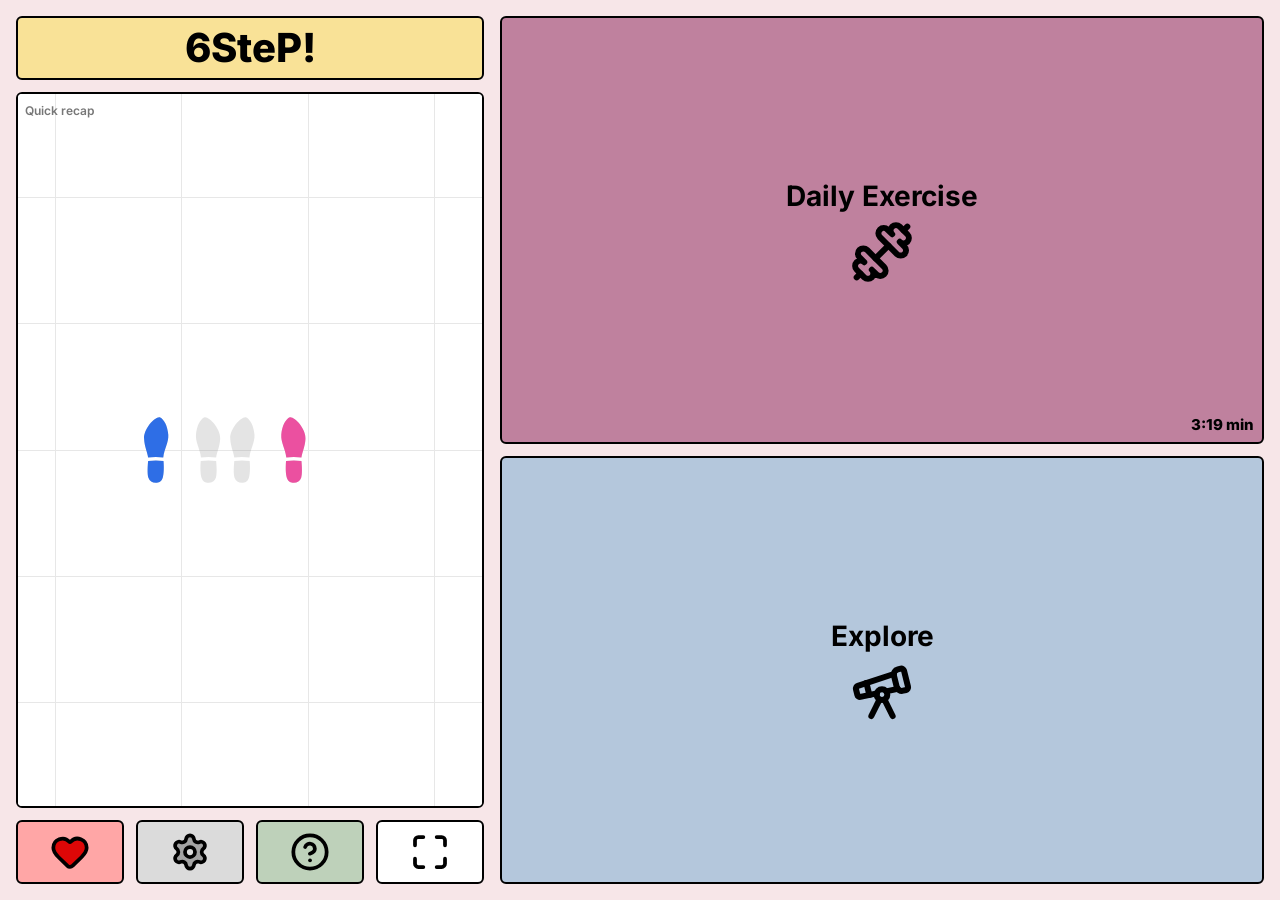
==== index.html @ 650c0dd6 "The web front of build 70 4041b486d209d6371dc285b4a1abe028eff57c90" ====
<!doctype html>
<html lang="en">
<head>
  <meta charset="utf-8">
  <meta name="viewport" content="width=device-width, initial-scale=1, viewport-fit=cover, user-scalable=no">
  <meta name="theme-color" content="#F7E6E8">
  <!-- the page's text follows the phone's font-size setting, as an Android app's does (style.css: --sp) -->
  <meta name="text-scale" content="scale">
  <!-- the page asks Google for the voice's clips (Sound.kt: the voice) without saying which page asks: a request that
       names another site is believed to be refused there -->
  <meta name="referrer" content="no-referrer">
  <title>6SteP</title>
  <!-- put on a phone's home screen, the page opens like an app: full screen and, on Android, sideways -->
  <link rel="manifest" href="manifest.webmanifest">
  <link rel="icon" href="icon-192.png">
  <link rel="apple-touch-icon" href="icon-180.png">
  <meta name="mobile-web-app-capable" content="yes">
  <meta name="apple-mobile-web-app-capable" content="yes">
  <meta name="apple-mobile-web-app-title" content="6SteP">
  <!-- the number after "v=" is the build's (web/build.gradle.kts puts it there): a new build has new addresses for
       its styles and its code, so that a browser never shows a new page with old code it had kept, or the other way
       round -->
  <link rel="stylesheet" href="style.css?v=70">
</head>
<body>
  <div id="app"><div class="boot">6SteP!</div></div>
  <script src="sixstep.js?v=70"></script>
</body>
</html>
---- style.css ----
/* The web front's look: the Android app's own, screen by screen (the user's layout draft: flat pastel boxes with black
   outlines). Each screen follows the app's layout file; a dp there is a px here.
   Text sits where Android puts it. A line of Inter is 1.21 times its size there (the font's ascent and descent), and
   an Android text box has the font's own padding on top of that: 0.137 of the size above its first line (Inter's
   tallest glyph reaches 1.106 above the baseline, its ascent is 0.969), nothing below its last. Hence "line-height:
   1.21; padding-top: 0.137em" on every text that is a text box of the app (--pad). A browser puts a line's glyphs a
   whole px up or down inside its line box (Chrome rounds half the difference down), so a word can still sit a px off;
   where the user's picture of the Android launcher showed that (the title, the "Quick recap" label), the numbers
   here were set by measuring against that picture (2026-11-21, tools: a browser at 831 x 387 px, 2.625 screen pixels
   per px, text size 1.1: every edge and every word within 4 px of the 2400 x 1080 picture). */
@font-face { font-family: "Inter"; font-weight: 400; src: url("font/inter_regular.ttf") format("truetype"); font-display: block; }
@font-face { font-family: "Inter"; font-weight: 600; src: url("font/inter_semibold.ttf") format("truetype"); font-display: block; }
@font-face { font-family: "Inter"; font-weight: 700; src: url("font/inter_bold.ttf") format("truetype"); font-display: block; }
@font-face { font-family: "Inter"; font-weight: 800; src: url("font/inter_extrabold.ttf") format("truetype"); font-display: block; }

:root {
  --launcher: #F7E6E8; --page: #F7D1D5; --title: #F9E297; --daily: #BF819E; --explore: #B4C7DC; --heart: #FFA6A6;
  --gear: #DBDBDB; --help: #BED1BA; --bar: #D3D3D3; --row: #F7C1C7; --row-edge: rgba(97, 86, 86, 0.46); --version: #E6AEB5;
  --heart-box: #F8BEC2; --primary: #2E6EE6;
}
* { box-sizing: border-box; -webkit-tap-highlight-color: transparent; }
html, body { margin: 0; height: 100%; background: var(--launcher); color: #000; font-family: "Inter", system-ui, sans-serif; font-weight: 600;
  overscroll-behavior: none; overflow: hidden; }
/* The whole page is this one box. It fills the screen; where the phone shows the page the other way round than the
   screen shown wants it, the box lies turned a quarter (Display in Platform.kt sets its size then, and the class
   "turned" or "turned-back"). --aw and --ah are a hundredth of the box's width and height; --safe-l, -r, -t and -b the
   room a notch needs at the box's own left, right, top and bottom. */
:root { --aw: 1vw; --ah: 1vh; --safe-l: env(safe-area-inset-left, 0px); --safe-r: env(safe-area-inset-right, 0px);
  --safe-t: env(safe-area-inset-top, 0px); --safe-b: env(safe-area-inset-bottom, 0px); }
/* --sp: what an "sp" of the app's layouts is in px. An Android app's text follows the phone's font-size setting (on
   the user's phone it makes all the app's text a tenth larger), and so does the page's, wherever the browser tells
   a page that setting (index.html asks for it with the "text-scale" meta tag); elsewhere it is 1. Every text size in
   this file is multiplied by it; the sizes of boxes and icons are not, as in the app. */
:root { --sp: env(preferred-text-scale, 1); --pad: 0.137em; }
:root.turned { --safe-l: env(safe-area-inset-top, 0px); --safe-r: env(safe-area-inset-bottom, 0px);
  --safe-t: env(safe-area-inset-right, 0px); --safe-b: env(safe-area-inset-left, 0px); }
:root.turned-back { --safe-l: env(safe-area-inset-bottom, 0px); --safe-r: env(safe-area-inset-top, 0px);
  --safe-t: env(safe-area-inset-left, 0px); --safe-b: env(safe-area-inset-right, 0px); }
#app { position: fixed; left: 0; top: 0; width: 100%; height: 100%; overflow: hidden; }
.turned #app { transform-origin: top left; transform: rotate(90deg) translateY(-100%); }
.turned-back #app { transform-origin: top left; transform: rotate(-90deg) translateX(-100%); }
button { font: inherit; color: inherit; cursor: pointer; }
[hidden] { display: none !important; }
.boot { height: 100%; display: flex; align-items: center; justify-content: center; font-weight: 800; font-size: calc(40px * var(--sp)); }
/* a box: a fill, a black outline, slightly rounded corners (the app's Ui.box) */
.box { border: 2.5px solid #000; border-radius: 6px; }
.press { transition: filter 0.1s; } .press:active { filter: brightness(0.8); }
/* a raised box, something to press: a black outline over a solid black shadow down and to the right (Ui.raised) */
.raised { background: var(--version); border: 2px solid #000; border-radius: 12px; box-shadow: 3px 3px 0 #000; }
/* a small square button with an icon: the dance floor's bar, and the page's own back buttons */
.iconbtn { flex: 0 0 auto; width: 48px; height: 48px; display: inline-flex; align-items: center; justify-content: center; padding: 0; background: transparent; border: 2.5px solid #000; border-radius: 11px; }
.iconbtn img { width: 28px; height: 28px; }

/* ---- the launcher (activity_main.xml) */
.launcher { position: relative; height: 100%; background: var(--launcher); display: flex; padding: 16px; padding-left: calc(16px + var(--safe-l)); padding-right: calc(16px + var(--safe-r)); }
.launcher .side { flex: 38 1 0; min-width: 0; display: flex; flex-direction: column; }
.launcher .logo { flex: 0 0 64px; background: var(--title); font-weight: 800; font-size: calc(40px * var(--sp)); line-height: 1.25; display: flex; align-items: center; justify-content: center; }
.launcher .snippet { flex: 1 1 0; min-height: 0; margin-top: 12px; background: #fff; position: relative; overflow: hidden; }
.launcher .snippet canvas { position: absolute; left: 0; top: 0; width: 100%; height: 100%; display: block; }
.launcher .snippet .cap { position: absolute; left: 6.7px; top: 8px; font-weight: 600; font-size: calc(12px * var(--sp)); line-height: 1.21; padding-top: var(--pad); color: #777; }
.launcher .helppanel { position: absolute; left: 0; top: 0; width: 100%; height: 100%; padding: 4.5px; display: flex; flex-direction: column; gap: 8px; }
.launcher .helpbox { flex: 1 1 0; min-height: 0; padding: 0 12px; display: flex; align-items: center; justify-content: center; text-align: center; font-weight: 600; line-height: 1.21; overflow: hidden; }
.launcher .helpbox > div { padding-top: var(--pad); }
.launcher .small { flex: 0 0 64px; margin-top: 12px; display: flex; gap: 12px; }
.launcher .small button { flex: 1 1 0; min-width: 0; display: flex; align-items: center; justify-content: center; padding: 0; }
.launcher .small img { width: 40px; height: 40px; }
.launcher .tiles { flex: 62 1 0; min-width: 0; margin-left: 16px; display: flex; flex-direction: column; gap: 12px; }
.launcher .tile { position: relative; flex: 1 1 0; min-height: 0; display: flex; align-items: center; justify-content: center; padding: 0; }
.launcher .tile .mid { display: flex; flex-direction: column; align-items: center; }
.launcher .tile .name { font-weight: 700; font-size: calc(28px * var(--sp)); line-height: 1.21; padding-top: var(--pad); white-space: nowrap; }
.launcher .tile img { width: 64px; height: 64px; margin-top: 6px; }
.launcher .tile .time { position: absolute; right: 7.7px; bottom: 7.7px; font-weight: 800; font-size: calc(15px * var(--sp)); line-height: 1.21; padding-top: var(--pad); }
.launcher .arrows { position: absolute; left: 0; top: 0; width: 100%; height: 100%; pointer-events: none; fill: #003869; overflow: visible; }
/* a tall window on a computer: the same boxes, one under the other */
.upright .launcher { flex-direction: column; overflow-y: auto; }
.upright .launcher .side { flex: 0 0 auto; }
.upright .launcher .snippet { flex: 0 0 190px; }
.upright .launcher .tiles { flex: 1 0 auto; margin: 16px 0 0 0; }
.upright .launcher .tile { min-height: 160px; }

/* ---- explore (activity_explore.xml, explore_header.xml, explore_row.xml) */
.explore { position: relative; height: 100%; background: var(--page); }
.explore .list { height: 100%; overflow-y: auto; -webkit-overflow-scrolling: touch; scrollbar-width: none; padding: 0 18px 24px 16px; padding-left: calc(16px + var(--safe-l)); padding-right: calc(18px + var(--safe-r)); }
.explore .list::-webkit-scrollbar { display: none; }
.explore .thumb { position: absolute; right: var(--safe-r); top: 0; width: 6px; height: 40px; border-radius: 3px; background: #A0787A; pointer-events: none; }
.gline { display: flex; align-items: center; }
.gline .space { flex: 1 1 auto; }
.ghead { display: flex; align-items: center; background: none; border: 0; padding: 16px 12px 10px 0; font-weight: 800; font-size: calc(30px * var(--sp)); line-height: 1.21; text-align: left; white-space: nowrap; }
.ghead > span:first-child { padding-top: var(--pad); }
.ghead .tri { flex: 0 0 auto; width: 22px; height: 22px; margin-left: 12px; background: #000; clip-path: polygon(12.5% 20.8%, 87.5% 20.8%, 50% 83.3%); }
.group.folded .ghead .tri { transform: rotate(90deg); }
.group.folded > .rows { display: none; }
.row { display: flex; height: 92px; margin: 0 0 12px 20px; }
.row .name { flex: 1 1 0; min-width: 0; background: var(--row); border: 1px solid var(--row-edge); border-radius: 10px 0 0 10px; padding: 0 16px 0 20px; display: flex; align-items: center; cursor: pointer; }
.row .col { flex: 1 1 0; min-width: 0; }
.row .t { font-weight: 600; font-size: calc(20px * var(--sp)); line-height: 1.21; padding-top: var(--pad); white-space: nowrap; overflow: hidden; text-overflow: ellipsis; }
.row .f { margin-top: 4px; font-weight: 600; font-size: calc(13px * var(--sp)); line-height: 1.21; padding-top: var(--pad); color: #5C4448; white-space: nowrap; overflow: hidden; text-overflow: ellipsis; }
.row .pills { display: flex; gap: 6px; margin-top: 7px; }
.pill { flex: 0 0 auto; display: flex; align-items: center; min-height: 44px; padding: 0 12px 0 11px; border: 1.5px solid #000; border-radius: 22px; background: transparent; color: #000; font-weight: 800; font-size: calc(12px * var(--sp)); line-height: 1.15; text-align: left; white-space: nowrap; }
.pill > span { padding-top: var(--pad); }
.pill small { display: block; font-size: calc(10.5px * var(--sp)); font-weight: 800; }
.pill img { display: none; width: 14px; height: 14px; margin-right: 5px; filter: invert(1); }
.pill.on { background: #000; color: #fff; }
.pill.on img { display: block; }
.row .chip { position: relative; flex: 0 0 auto; margin-left: 12px; }
.chipbox { display: flex; align-items: center; height: 52px; margin: 10px 13px 3px 0; padding: 0 12px 0 14px; font-weight: 800; font-size: calc(12px * var(--sp)); line-height: 1.15; text-align: left; white-space: pre; }
.chipbox > span { padding-top: var(--pad); }
.chipbox img { width: 18px; height: 18px; margin-left: 10px; }
.chip .count { position: absolute; top: 0; right: 0; min-width: 22px; height: 22px; padding: 0 6px; border-radius: 11px; background: #000; color: #fff; font-weight: 800; font-size: calc(11px * var(--sp)); display: flex; align-items: center; justify-content: center; }
.verlist { position: absolute; top: calc(100% + 6px); right: 14px; width: 296px; padding: 6px; background: #fff; border-radius: 14px; box-shadow: 4px 4px 0 #000; z-index: 6; display: flex; flex-direction: column; gap: 4px; }
.verlist button { min-height: 48px; padding: 0 14px; border: 0; border-radius: 9px; background: #fff; font-weight: 600; font-size: calc(14px * var(--sp)); text-align: left; }
.verlist button.on { background: var(--version); font-weight: 800; }
.row .pics { flex: 0 1 300px; min-width: 150px; position: relative; background: #fff; overflow: hidden; }
.row .pics canvas { position: absolute; left: 0; top: 0; width: 100%; height: 100%; display: block; touch-action: pan-y; }
.turned .row .pics canvas { touch-action: pan-x; }   /* the list scrolls along the screen's width when the page lies turned */

/* ---- settings (activity_settings.xml; the switches as Android's own) */
.settings { height: 100%; overflow-y: auto; -webkit-overflow-scrolling: touch; background: var(--launcher); padding: 16px 24px 24px 24px; padding-left: calc(24px + var(--safe-l)); padding-right: calc(24px + var(--safe-r)); }
.settings .head { display: flex; align-items: center; }
.settings h1 { flex: 1 1 auto; margin: 0; font-weight: 800; font-size: calc(30px * var(--sp)); line-height: 1.21; padding-top: var(--pad); }
.setting { display: flex; align-items: center; width: 100%; min-height: 56px; margin-top: 10px; padding: 4px 16px; background: #fff; text-align: left; font-weight: 600; font-size: calc(16px * var(--sp)); line-height: 1.21; }
.settings .head + .setting { margin-top: 12px; }
.settings .head + .setting + .setting { margin-top: 18px; }   /* the first switch is not about sound: the sound switches stand a little apart from it */
.setting .label { flex: 1 1 auto; padding: var(--pad) 16px 0 0; }
.setting .sw { flex: 0 0 auto; position: relative; width: 52px; height: 32px; border-radius: 16px; border: 2px solid #79747E; background: #E6E0E9; }
.setting .sw::after { content: ""; position: absolute; left: 6px; top: 6px; width: 16px; height: 16px; border-radius: 50%; background: #79747E; transition: left 0.1s, top 0.1s, width 0.1s, height 0.1s; }
.setting.on .sw { background: var(--primary); border-color: var(--primary); }
.setting.on .sw::after { left: 22px; top: 2px; width: 24px; height: 24px; background: #fff; }
.settings .note { margin-top: 14px; font-weight: 400; font-size: calc(14px * var(--sp)); line-height: 1.21; padding-top: var(--pad); color: #444; }
.settings .about { margin-top: 24px; font-weight: 400; font-size: calc(12px * var(--sp)); line-height: 1.21; padding-top: var(--pad); color: #777; }

/* ---- the heart page (activity_heart.xml, dialog_beer.xml): upright, square boxes */
.heart { height: 100%; background: var(--page); display: flex; flex-direction: column; padding: calc(16px + var(--safe-t)) calc(16px + var(--safe-r)) calc(16px + var(--safe-b)) calc(16px + var(--safe-l)); }
.heart > * { width: 100%; max-width: 620px; margin-left: auto; margin-right: auto; }
.heart .top { flex: 0 0 auto; display: flex; justify-content: flex-end; margin-bottom: 12px; }
.heart .note { flex: 1 1 0; min-height: 0; background: var(--heart-box); border: 2.5px solid #000; padding: 18px; display: flex; align-items: center; justify-content: center; text-align: center; font-weight: 400; line-height: 1.21; white-space: pre-wrap; overflow: hidden; }
.heart .note > div { padding-top: var(--pad); }
.heart .links { flex: 0 0 auto; display: flex; justify-content: space-between; margin-top: 24px; margin-bottom: 8px; }
.heart .links.one { justify-content: center; }
.heart .link { flex: 0 0 auto; width: 88px; height: 88px; padding: 0; border: 3px solid #000; background: transparent; display: flex; align-items: center; justify-content: center; }
.heart .link img { width: 74px; height: 74px; }
.beer { width: 90%; max-width: 520px; background: var(--heart-box); border: 2.5px solid #000; padding: 8px 20px 24px 20px; display: flex; flex-direction: column; }
.beer .x { align-self: flex-end; width: 44px; height: 44px; margin-right: -10px; padding: 10px; border: 0; background: none; }
.beer .x img { display: block; width: 24px; height: 24px; }
.beer .title { text-align: center; font-weight: 800; font-size: calc(28px * var(--sp)); line-height: 1.21; padding-top: var(--pad); }
.beer .words { margin-top: 14px; text-align: center; font-weight: 400; font-size: calc(17px * var(--sp)); line-height: 1.33; padding-top: var(--pad); }
.beer .amounts { display: flex; gap: 17px; margin: 24px 3px 3px 0; }
.beer .amounts button { flex: 1 1 0; height: 61px; padding-top: var(--pad); border-radius: 0; background: var(--page); font-weight: 800; font-size: calc(22px * var(--sp)); line-height: 1.21; }
/* the window in which a song of the listener's own is added (the song menu's "Upload…"): the same look */
.upload { position: relative; max-height: 96%; overflow-y: auto; padding: 14px 20px 20px 20px; }
.upload > * { flex-shrink: 0; }   /* a low screen scrolls the window; nothing in it is squeezed */
.upload .x { position: absolute; right: 6px; top: 4px; margin: 0; }
.upload .title { font-size: calc(24px * var(--sp)); padding: 0 34px; }
.upload .words { margin-top: 8px; font-size: calc(15px * var(--sp)); line-height: 1.4; }
.upload .songs { margin-top: 12px; display: flex; flex-direction: column; gap: 6px; }
.upload .song { display: flex; align-items: center; min-height: 44px; padding: 4px 12px; background: var(--page); border: 2px solid #000; }
.upload .song .t { flex: 1 1 auto; font-weight: 800; font-size: calc(17px * var(--sp)); }
.upload .song .d { flex: 0 0 auto; font-weight: 600; font-size: calc(14px * var(--sp)); }
.upload .song .have { display: none; flex: 0 0 auto; align-items: center; margin-left: 12px; font-weight: 800; font-size: calc(13px * var(--sp)); }
.upload .song .have img { width: 16px; height: 16px; margin-right: 4px; }
.upload .song.on .have { display: flex; }
.upload .choose, .upload .mail { align-self: center; display: flex; align-items: center; justify-content: center; min-width: 200px; height: 49px; margin: 16px 3px 3px 0; padding: 0 22px; border-radius: 0; background: var(--page); color: #000; font-weight: 800; font-size: calc(18px * var(--sp)); text-decoration: none; }
.upload .choose[disabled] { opacity: 0.45; }
.upload .status { margin-top: 12px; text-align: center; font-weight: 600; font-size: calc(15px * var(--sp)); line-height: 1.4; overflow-wrap: anywhere; }
.upload .mail { margin-top: 12px; }

/* ---- windows and messages over the page */
.shade { position: absolute; left: 0; top: 0; width: 100%; height: 100%; background: rgba(0, 0, 0, 0.6); display: flex; align-items: center; justify-content: center; z-index: 20; }
.toast { position: absolute; left: 50%; bottom: 48px; transform: translateX(-50%); background: rgba(50, 50, 50, 0.94); color: #fff; font-family: Roboto, system-ui, sans-serif; font-weight: 400; font-size: calc(14px * var(--sp)); line-height: 20px; padding: 10px 20px; border-radius: 22px; max-width: 86%; text-align: center; z-index: 30; pointer-events: none; }

/* ---- the dance floor (activity_dance_floor.xml) */
.floor { position: absolute; left: 0; top: 0; width: 100%; height: 100%; background: #fff; overflow: hidden; touch-action: none; user-select: none; -webkit-user-select: none; -webkit-touch-callout: none; }
.floor canvas.stage { position: absolute; left: 0; top: 0; width: 100%; height: 100%; display: block; }
.topbar { position: absolute; left: 0; right: 0; top: 0; height: 64px; background: var(--bar); display: flex; align-items: center; gap: 10px; padding: 0 16px; padding-left: calc(16px + var(--safe-l)); padding-right: calc(16px + var(--safe-r));
  transform: translateY(-100%); transition: transform 0.2s; }
.floor.bars .topbar { transform: none; }
.topbar .rate { flex: 0 0 auto; width: 58px; height: 48px; border: 2.5px solid #000; border-radius: 11px; background: transparent; font-weight: 800; font-size: calc(16px * var(--sp)); line-height: 1.08; padding: 0; }
.topbar .rate small { display: block; font-size: calc(9.6px * var(--sp)); font-weight: 800; }
.topbar .song { flex: 0 1 240px; min-width: 60px; height: 48px; border: 1px solid #808080; border-radius: 2px; background: var(--bar); font-weight: 800; font-size: calc(15px * var(--sp)); text-align: left; padding: 0 10px 0 14px; display: flex; align-items: center; gap: 6px; }
.topbar .song span { flex: 1 1 auto; overflow: hidden; text-overflow: ellipsis; white-space: nowrap; line-height: 1.21; padding-top: var(--pad); }
.topbar .song img { width: 24px; height: 24px; flex: 0 0 auto; }
.topbar .space { flex: 1 1 auto; }
.strip { position: absolute; left: 0; right: 0; bottom: 0; height: 132px; transform: translateY(100%); transition: transform 0.2s; pointer-events: none; }
.floor.bars .strip { transform: none; }
.strip canvas { position: absolute; left: 0; top: 0; width: 100%; height: 100%; display: block; }
.strip .touch { position: absolute; left: 0; right: 0; bottom: 0; top: 32px; pointer-events: auto; touch-action: none; }
/* the tempo and the song menu, as Android's own menus: a plain sheet, a round mark at the end of each line */
.menu { position: absolute; top: 56px; min-width: 112px; max-width: 60%; max-height: calc(100% - 64px); overflow: auto; background: #F3EDF7; border-radius: 4px; box-shadow: 0 2px 6px 2px rgba(0, 0, 0, 0.15), 0 1px 2px rgba(0, 0, 0, 0.3); z-index: 5; font-family: Roboto, system-ui, sans-serif; }
.menu button { display: flex; align-items: center; width: 100%; min-height: 48px; padding: 0 16px; border: 0; background: none; color: #1D1B20; font-weight: 400; font-size: calc(16px * var(--sp)); text-align: left; white-space: nowrap; }
.menu button:active { background: rgba(0, 0, 0, 0.1); }
.menu button span { flex: 1 1 auto; padding-right: 20px; }
.menu .radio { flex: 0 0 auto; position: relative; width: 20px; height: 20px; border-radius: 50%; border: 2px solid #49454F; }
.menu button.on .radio { border-color: var(--primary); }
.menu button.on .radio::after { content: ""; position: absolute; left: 3px; top: 3px; right: 3px; bottom: 3px; border-radius: 50%; background: var(--primary); }
.loading { position: absolute; left: 50%; top: 50%; transform: translate(-50%, -50%); background: rgba(17, 17, 24, 0.82); color: #F0B432; font-weight: 800; font-size: calc(20px * var(--sp)); padding: 16px 22px; border-radius: 16px; display: flex; align-items: center; gap: 14px; pointer-events: none; }
.spinner { width: 26px; height: 26px; border-radius: 50%; border: 4px solid rgba(240, 180, 50, 0.3); border-top-color: #F0B432; animation: spin 0.8s linear infinite; }
@keyframes spin { to { transform: rotate(360deg); } }
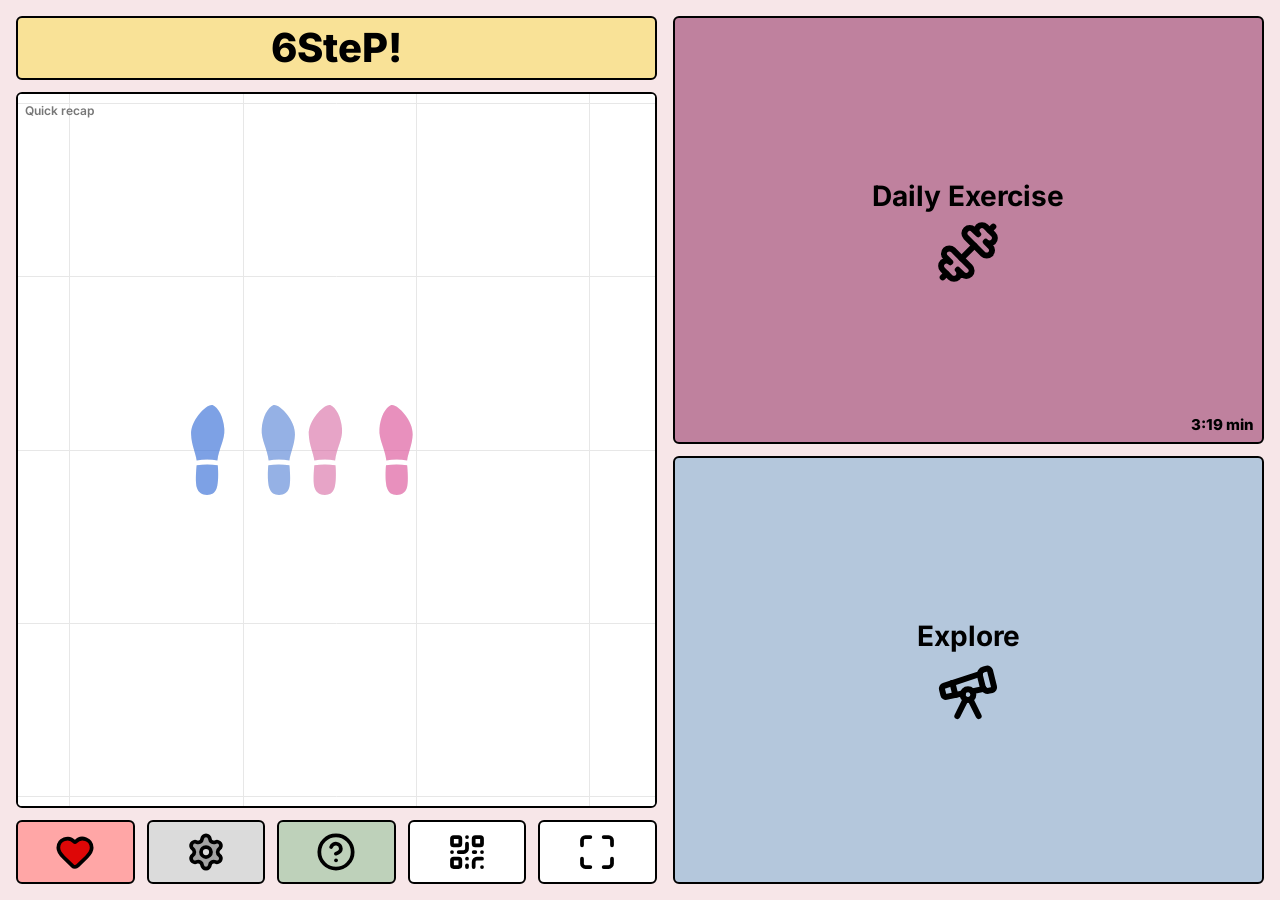
==== commit ca4e3753: "The web front of build 83 a7a212cbd34a24c9466e82a25a2cef103dff21c7" ====
--- a/index.html
+++ b/index.html
@@ -20,10 +20,10 @@
   <!-- the number after "v=" is the build's (web/build.gradle.kts puts it there): a new build has new addresses for
        its styles and its code, so that a browser never shows a new page with old code it had kept, or the other way
        round -->
-  <link rel="stylesheet" href="style.css?v=70">
+  <link rel="stylesheet" href="style.css?v=83">
 </head>
 <body>
   <div id="app"><div class="boot">6SteP!</div></div>
-  <script src="sixstep.js?v=70"></script>
+  <script src="sixstep.js?v=83"></script>
 </body>
 </html>
--- a/style.css
+++ b/style.css
@@ -53,7 +53,7 @@
 
 /* ---- the launcher (activity_main.xml) */
 .launcher { position: relative; height: 100%; background: var(--launcher); display: flex; padding: 16px; padding-left: calc(16px + var(--safe-l)); padding-right: calc(16px + var(--safe-r)); }
-.launcher .side { flex: 38 1 0; min-width: 0; display: flex; flex-direction: column; }
+.launcher .side { flex: 52 1 0; min-width: 0; display: flex; flex-direction: column; }
 .launcher .logo { flex: 0 0 64px; background: var(--title); font-weight: 800; font-size: calc(40px * var(--sp)); line-height: 1.25; display: flex; align-items: center; justify-content: center; }
 .launcher .snippet { flex: 1 1 0; min-height: 0; margin-top: 12px; background: #fff; position: relative; overflow: hidden; }
 .launcher .snippet canvas { position: absolute; left: 0; top: 0; width: 100%; height: 100%; display: block; }
@@ -64,7 +64,7 @@
 .launcher .small { flex: 0 0 64px; margin-top: 12px; display: flex; gap: 12px; }
 .launcher .small button { flex: 1 1 0; min-width: 0; display: flex; align-items: center; justify-content: center; padding: 0; }
 .launcher .small img { width: 40px; height: 40px; }
-.launcher .tiles { flex: 62 1 0; min-width: 0; margin-left: 16px; display: flex; flex-direction: column; gap: 12px; }
+.launcher .tiles { flex: 48 1 0; min-width: 0; margin-left: 16px; display: flex; flex-direction: column; gap: 12px; }
 .launcher .tile { position: relative; flex: 1 1 0; min-height: 0; display: flex; align-items: center; justify-content: center; padding: 0; }
 .launcher .tile .mid { display: flex; flex-direction: column; align-items: center; }
 .launcher .tile .name { font-weight: 700; font-size: calc(28px * var(--sp)); line-height: 1.21; padding-top: var(--pad); white-space: nowrap; }
@@ -72,6 +72,14 @@
 .launcher .tile .time { position: absolute; right: 7.7px; bottom: 7.7px; font-weight: 800; font-size: calc(15px * var(--sp)); line-height: 1.21; padding-top: var(--pad); }
 .launcher .arrows { position: absolute; left: 0; top: 0; width: 100%; height: 100%; pointer-events: none; fill: #003869; overflow: visible; }
 /* a tall window on a computer: the same boxes, one under the other */
+/* the share page (Share; the app's activity_share.xml): the QR code in a white box, the link that copies itself under it */
+.share { position: relative; height: 100%; background: var(--launcher); display: flex; flex-direction: column; align-items: center; justify-content: center; padding: 16px; padding-left: calc(16px + var(--safe-l)); padding-right: calc(16px + var(--safe-r)); }
+.share .back { position: absolute; top: 16px; right: calc(16px + var(--safe-r)); }
+.share .title { flex: 0 0 auto; margin-bottom: 12px; max-width: calc(100% - 140px); text-align: center; font-weight: 700; font-size: calc(24px * var(--sp)); line-height: 1.21; padding-top: var(--pad); }
+.share .code { flex: 0 0 auto; background: #fff; padding: 8px; display: flex; }
+.share .code img { width: 100%; height: 100%; display: block; }
+.share .link { flex: 0 0 auto; margin-top: 12px; padding: 8px 12px; border: 0; background: transparent; color: #003869; font-weight: 700; font-size: calc(18px * var(--sp)); line-height: 1.21; text-decoration: underline; cursor: pointer; }
+
 .upright .launcher { flex-direction: column; overflow-y: auto; }
 .upright .launcher .side { flex: 0 0 auto; }
 .upright .launcher .snippet { flex: 0 0 190px; }
@@ -122,6 +130,8 @@
 .settings .head + .setting { margin-top: 12px; }
 .settings .head + .setting + .setting { margin-top: 18px; }   /* the first switch is not about sound: the sound switches stand a little apart from it */
 .setting .label { flex: 1 1 auto; padding: var(--pad) 16px 0 0; }
+.settings .note + .setting { margin-top: 18px; }   /* the button under the note: a thing of its own */
+.setting.again { padding-top: calc(4px + var(--pad)); cursor: pointer; }
 .setting .sw { flex: 0 0 auto; position: relative; width: 52px; height: 32px; border-radius: 16px; border: 2px solid #79747E; background: #E6E0E9; }
 .setting .sw::after { content: ""; position: absolute; left: 6px; top: 6px; width: 16px; height: 16px; border-radius: 50%; background: #79747E; transition: left 0.1s, top 0.1s, width 0.1s, height 0.1s; }
 .setting.on .sw { background: var(--primary); border-color: var(--primary); }
@@ -171,6 +181,7 @@
 /* ---- the dance floor (activity_dance_floor.xml) */
 .floor { position: absolute; left: 0; top: 0; width: 100%; height: 100%; background: #fff; overflow: hidden; touch-action: none; user-select: none; -webkit-user-select: none; -webkit-touch-callout: none; }
 .floor canvas.stage { position: absolute; left: 0; top: 0; width: 100%; height: 100%; display: block; }
+.floor canvas.hints { position: absolute; left: 0; top: 0; width: 100%; height: 100%; display: block; pointer-events: none; z-index: 4; }   /* the hints: over the floor and the bars, under an open menu, taking no touches */
 .topbar { position: absolute; left: 0; right: 0; top: 0; height: 64px; background: var(--bar); display: flex; align-items: center; gap: 10px; padding: 0 16px; padding-left: calc(16px + var(--safe-l)); padding-right: calc(16px + var(--safe-r));
   transform: translateY(-100%); transition: transform 0.2s; }
 .floor.bars .topbar { transform: none; }
